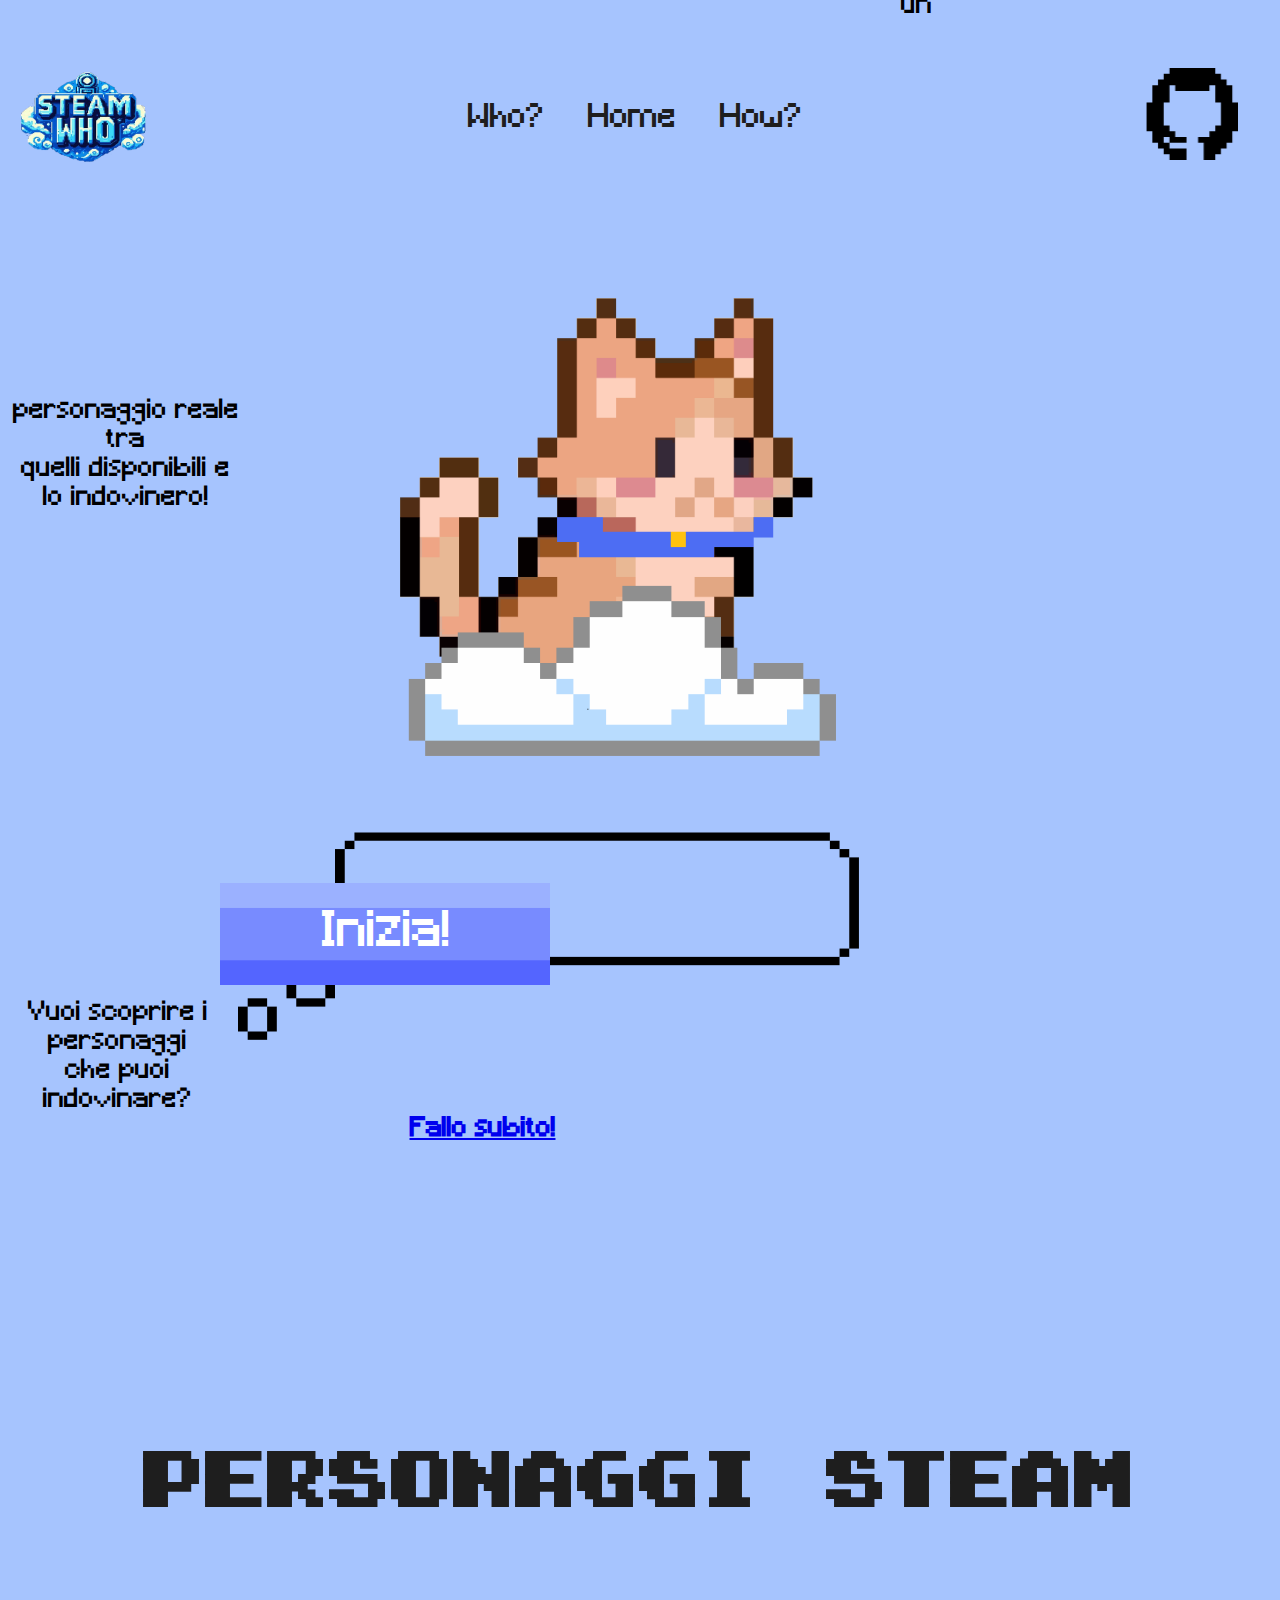
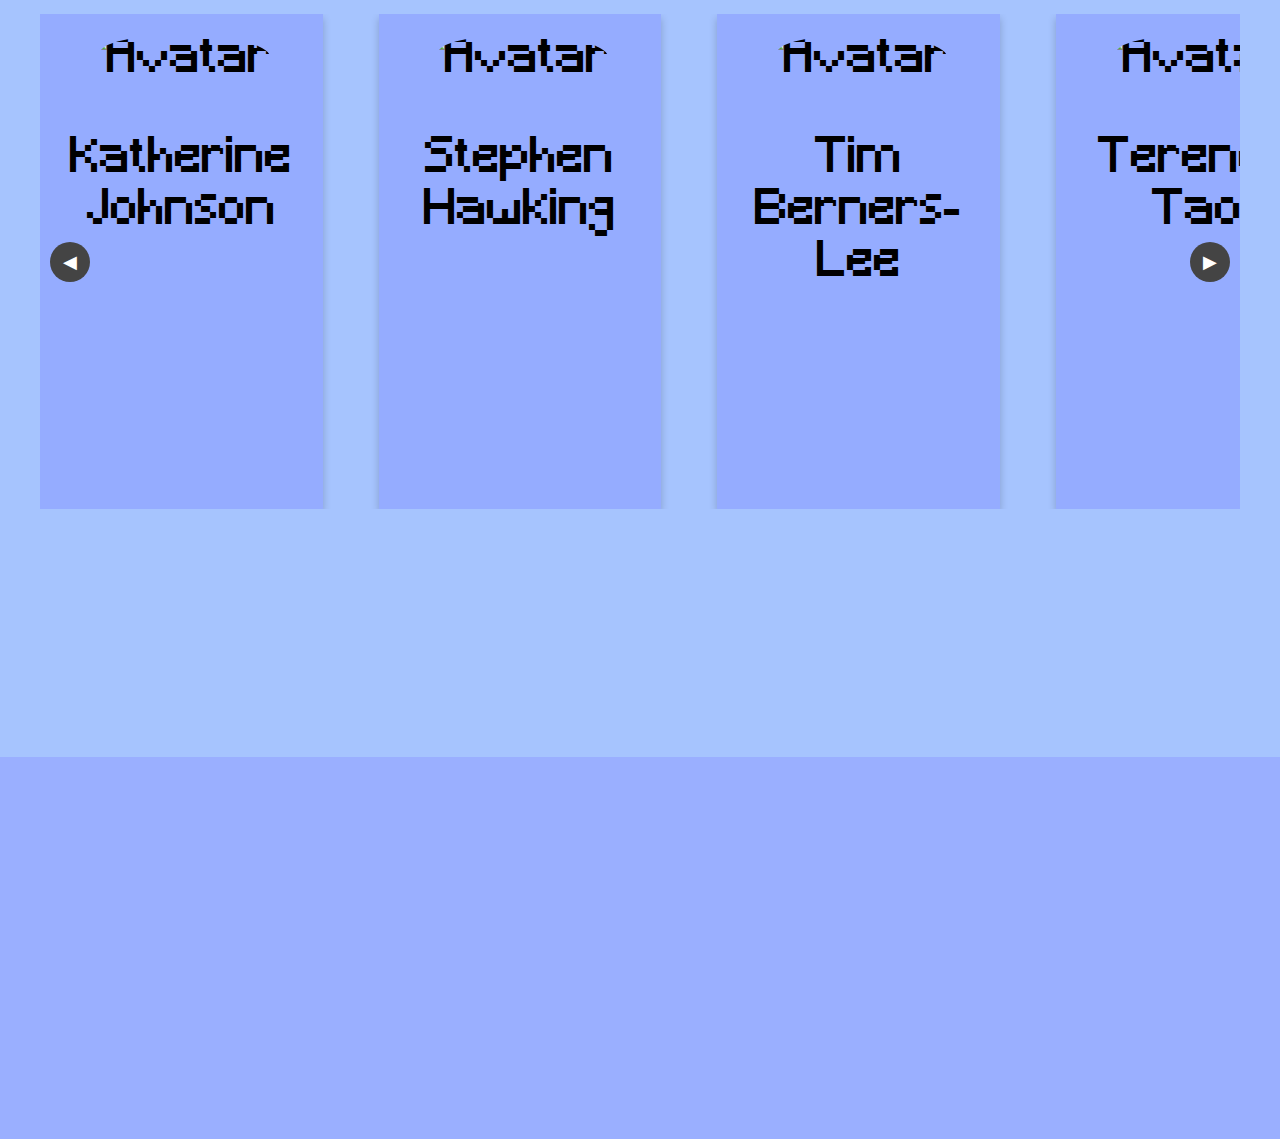
==== index.html @ 4886f34d "first commit" ====
<!DOCTYPE html>
<html lang="en">
  <head>
    <meta charset="UTF-8" />
    <meta name="viewport" content="width=device-width, initial-scale=1.0" />
    <title>SteamWho</title>
    <link rel="stylesheet" href="css/style.css" />
  </head>
  <body>
    <div class="navbar">
      <div class="logo">
        <img src="img/steamwhoicon.png" alt="Steam Who Logo" />
      </div>
      <a href="who.html">Who?</a>
      <a href="index.html">Home</a>
      <a href="how.html">How?</a>
      <div class="icon">
        <a href="https://github.com/adeleiitaliano">
          <img src="img/github.png" />
        </a>
      </div>
    </div>

    <img class="gatto" src="img/gatto.png" />
    <img class="dialog" src="img/dialog.png" />

    <p class="dialogtext">
      Ciao, sono katinator! <br />
      Pensa ad un personaggio reale tra <br />
      quelli disponibili e lo indovinero!
    </p>

    <button class="bottone-inizia">Inizia!</button>

    <p class="collegamentosteam">
      Vuoi scoprire i personaggi <br />
      che puoi indovinare? <br />
      <a href="#personaggi"><strong>Fallo subito!</strong></a>
    </p>
    <h1 class="personaggi-steam" id="personaggi">PERSONAGGI STEAM</h1>
    <center>
      <div class="carousel-container">
        <button class="carousel-button left" id="prevBtn">&#9664;</button>
        <div class="carousel">
          <div class="card">
            <img src="https://via.placeholder.com/100" alt="Avatar" />
            <p>Katherine Johnson</p>
          </div>
          <div class="card">
            <img src="https://via.placeholder.com/100" alt="Avatar" />
            <p>Stephen Hawking</p>
          </div>
          <div class="card">
            <img src="https://via.placeholder.com/100" alt="Avatar" />
            <p>Tim Berners-Lee</p>
          </div>
          <div class="card">
            <img src="https://via.placeholder.com/100" alt="Avatar" />
            <p>Terence Tao</p>
          </div>
          <div class="card">
            <img src="https://via.placeholder.com/100" alt="Avatar" />
            <p>Florence Nightingale</p>
          </div>
          <div class="card">
            <img src="https://via.placeholder.com/100" alt="Avatar" />
            <p>George Washington</p>
          </div>
          <div class="card">
            <img src="https://via.placeholder.com/100" alt="Avatar" />
            <p>Elon Musk</p>
          </div>
          <div class="card">
            <img src="https://via.placeholder.com/100" alt="Avatar" />
            <p>Frances Allen</p>
          </div>
          <div class="card">
            <img src="https://via.placeholder.com/100" alt="Avatar" />
            <p>Ada Lovelace</p>
          </div>
          <div class="card">
            <img src="https://via.placeholder.com/100" alt="Avatar" />
            <p>Alan Turing</p>
          </div>
          <div class="card">
            <img src="https://via.placeholder.com/100" alt="Avatar" />
            <p>Marie Curie</p>
          </div>
          <div class="card">
            <img src="https://via.placeholder.com/100" alt="Avatar" />
            <p>Leonardo da Vinci</p>
          </div>
          <div class="card">
            <img src="https://via.placeholder.com/100" alt="Avatar" />
            <p>Grace Hopper</p>
          </div>
          <div class="card">
            <img src="https://via.placeholder.com/100" alt="Avatar" />
            <p>Nikola Tesla</p>
          </div>
          <div class="card">
            <img src="https://via.placeholder.com/100" alt="Avatar" />
            <p>Hedy Lamarr</p>
          </div>
          <div class="card">
            <img src="https://via.placeholder.com/100" alt="Avatar" />
            <p>Rosalind Franklin</p>
          </div>
          <div class="card">
            <img src="https://via.placeholder.com/100" alt="Avatar" />
            <p>Carl Sagan</p>
          </div>
          <div class="card">
            <img src="https://via.placeholder.com/100" alt="Avatar" />
            <p>Alan Guth</p>
          </div>
          <div class="card">
            <img src="https://via.placeholder.com/100" alt="Avatar" />
            <p>Barbara McClintock</p>
          </div>
          <div class="card">
            <img src="https://via.placeholder.com/100" alt="Avatar" />
            <p>John von Neumann</p>
          </div>
        </div>
        <button class="carousel-button right" id="nextBtn">&#9654;</button>
      </div>
      <script src="/js/scripts.js"></script>
    </center>
    <footer></footer>
  </body>
</html>
---- css/style.css ----
body {
  margin: 0;
  padding: 0;
  background-color: #a6c4fe;
  font-family: minecraft;
}

@font-face {
  font-family: minecraft;
  src: url(/font/Minecraft.ttf);
}
@font-face {
  font-family: supermario;
  src: url(/font/Super\ Mario\ Bros.\ 2.ttf);
}
.navbar {
  display: flex;
  justify-content: center;
  align-items: center;
}
.navbar a {
  float: left;
  font-size: 32px;
  color: #1e1e1e;
  text-align: center;
  padding: 68px 22px;
  text-decoration: none;
}

.logo {
  float: left;
  margin-right: 300px;
}

.logo img {
  width: 125px;
  height: 92px;
}

.icon {
  float: right;
  margin-left: 300px;
}

.icon img {
  width: 92px;
  height: 92px;
}

.gatto {
  float: left;
  width: 436px;
  height: 458px;
  margin-top: 60px;
  margin-left: 400px;
}
.dialog {
  float: right;
  width: 645px;
  height: 271px;
  margin-top: 60px;
  margin-right: 400px;
}

.dialogtext {
  transform: translate(8px, -59%);
  text-align: center;
  font-size: 26px;
  margin-right: 300px;
}

.bottone-inizia {
  background-image: url(/img/button.png);
  width: 330px;
  height: 102px;
  background-size: cover;
  background-position: center;
  border: none;
  cursor: pointer;
  text-align: center;
  transform: translate(220px, -200%);
  color: white;
  font-family: minecraft;
  font-size: 48px;
}
.collegamentosteam {
  text-align: center;
  margin-top: -190px;
  margin-right: 315px;
  margin-bottom: 300px;
  font-size: 26px;
}

.personaggi-steam {
  font-family: supermario;
  text-align: center;
  margin-top: 175px;
  margin-bottom: 100px;
  font-size: 62px;
  color: #1e1e1e;
}

.carousel-container {
  position: relative;
  width: calc(100%);
  max-width: 1200px;
  overflow: hidden;
  margin: 0 auto;
}

.carousel {
  display: flex;
  transition: transform 0.3s ease-in-out;
  gap: 56px;
}

.card {
  width: 340px;
  height: 495px;
  flex: 0 0 calc((80% - 56px * 2) / 3);
  margin: 0;
  padding: 20px;
  background-color: #95acff;
  text-align: center;
  box-shadow: 0 4px 8px rgba(0, 0, 0, 0.2);
  box-sizing: border-box;
  position: relative;
  font-size: 48px;
}
.card img {
  width: 300px;
  border-radius: 50%;
  margin-bottom: -20px;
}

.carousel-button {
  position: absolute;
  top: 50%;
  transform: translateY(-50%);
  background-color: #444;
  color: white;
  border: none;
  padding: 10px;
  cursor: pointer;
  font-size: 18px;
  z-index: 1;
  width: 40px;
  height: 40px;
  display: flex;
  justify-content: center;
  align-items: center;
  border-radius: 50%;
}

.carousel-button.left {
  left: 10px;
}

.carousel-button.right {
  right: 10px;
}

.carousel-button:hover {
  background-color: #333;
}

footer {
  width: 100%;
  height: 382px;
  background-color: #9aafff;
  color: white;
  display: flex;
  justify-content: center;
  align-items: center;
  text-align: center;
  margin-top: 248px;
}
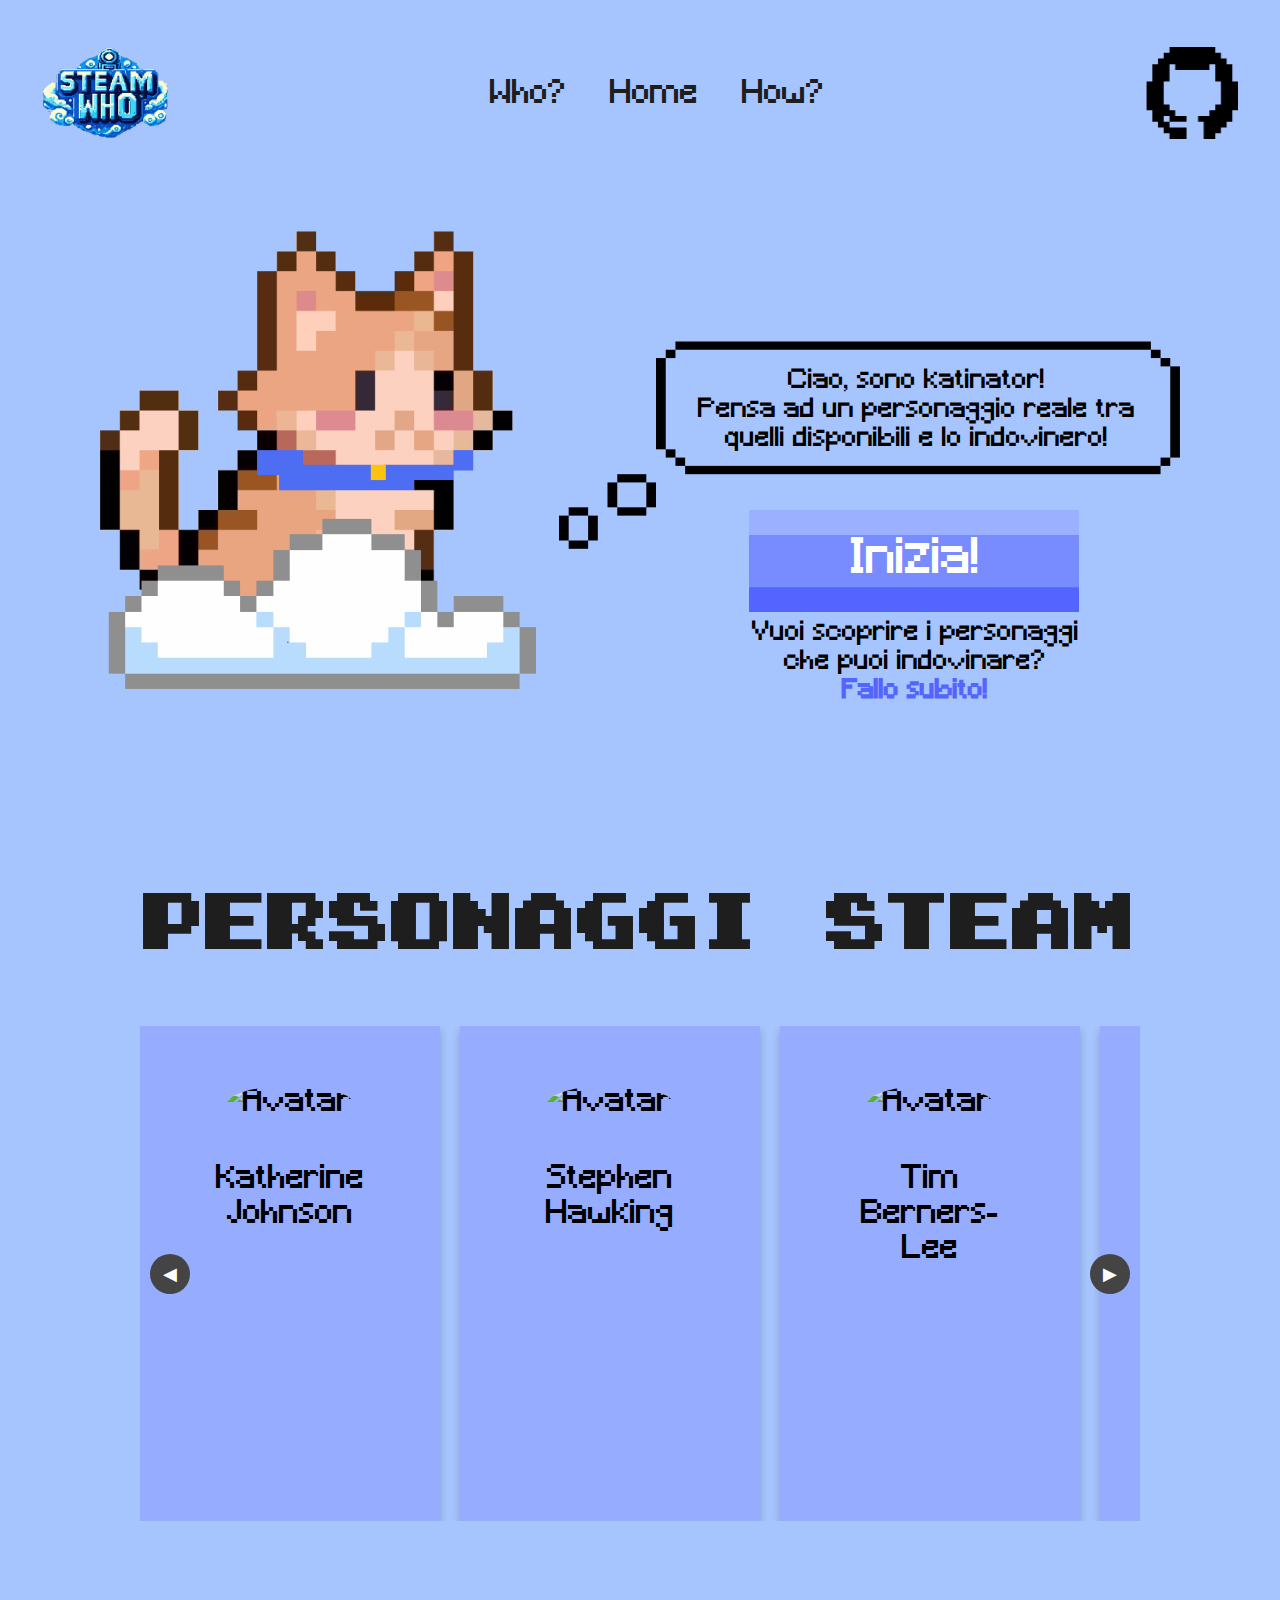
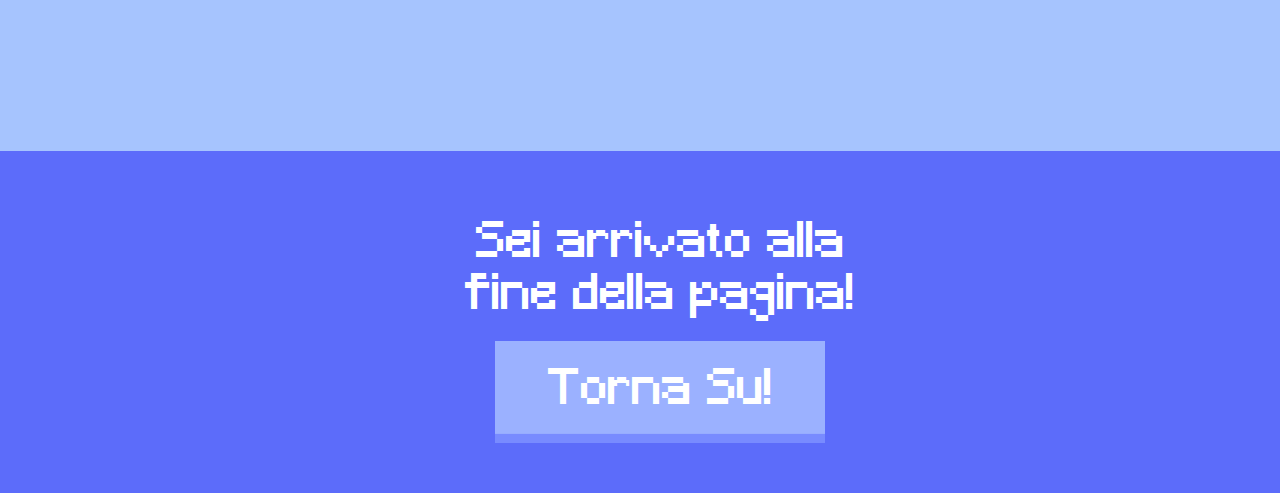
==== commit 52a11d19: "implement the missing elements in the main page" ====
--- a/index.html
+++ b/index.html
@@ -15,27 +15,29 @@
       <a href="index.html">Home</a>
       <a href="how.html">How?</a>
       <div class="icon">
-        <a href="https://github.com/adeleiitaliano">
-          <img src="img/github.png" />
-        </a>
+        <img src="img/github.png" />
       </div>
     </div>
 
-    <img class="gatto" src="img/gatto.png" />
-    <img class="dialog" src="img/dialog.png" />
-
-    <p class="dialogtext">
-      Ciao, sono katinator! <br />
-      Pensa ad un personaggio reale tra <br />
-      quelli disponibili e lo indovinero!
-    </p>
-
-    <button class="bottone-inizia">Inizia!</button>
+    <div class="container">
+      <img class="gatto" src="img/gatto.png" />
+      <div class="dialog-container">
+        <img class="dialog" src="img/dialog.png" />
+        <p class="dialogtext">
+          Ciao, sono katinator! <br />
+          Pensa ad un personaggio reale tra <br />
+          quelli disponibili e lo indovinero!
+        </p>
+        <button class="bottone-inizia">Inizia!</button>
+      </div>
+    </div>
 
     <p class="collegamentosteam">
       Vuoi scoprire i personaggi <br />
       che puoi indovinare? <br />
-      <a href="#personaggi"><strong>Fallo subito!</strong></a>
+      <a href="#personaggi" class="custom-link"
+        ><strong>Fallo subito!</strong></a
+      >
     </p>
     <h1 class="personaggi-steam" id="personaggi">PERSONAGGI STEAM</h1>
     <center>
@@ -127,6 +129,14 @@
       </div>
       <script src="/js/scripts.js"></script>
     </center>
-    <footer></footer>
+    <footer>
+      <div class="footer-container">
+        <p class="footer-text">
+          Sei arrivato alla <br />
+          fine della pagina!
+        </p>
+      </div>
+      <button class="footer-button">Torna Su!</button>
+    </footer>
   </body>
 </html>
--- a/css/style.css
+++ b/css/style.css
@@ -5,6 +5,19 @@
   font-family: minecraft;
 }
 
+@keyframes float {
+  from {
+    transform: translateY(0);
+  }
+
+  50% {
+    transform: translateY(-20px);
+  }
+
+  to {
+    transform: translateY(0);
+  }
+}
 @font-face {
   font-family: minecraft;
   src: url(/font/Minecraft.ttf);
@@ -13,13 +26,15 @@
   font-family: supermario;
   src: url(/font/Super\ Mario\ Bros.\ 2.ttf);
 }
+
 .navbar {
   display: flex;
   justify-content: center;
   align-items: center;
-}
+  padding: 10px;
+}
+
 .navbar a {
-  float: left;
   font-size: 32px;
   color: #1e1e1e;
   text-align: center;
@@ -28,7 +43,6 @@
 }
 
 .logo {
-  float: left;
   margin-right: 300px;
 }
 
@@ -38,7 +52,6 @@
 }
 
 .icon {
-  float: right;
   margin-left: 300px;
 }
 
@@ -47,90 +60,134 @@
   height: 92px;
 }
 
+.container {
+  display: flex;
+  flex-wrap: wrap;
+  justify-content: center;
+  align-items: center;
+  margin-top: 20px;
+}
+
 .gatto {
-  float: left;
-  width: 436px;
-  height: 458px;
-  margin-top: 60px;
-  margin-left: 400px;
-}
-.dialog {
-  float: right;
+  width: 80%;
+  max-width: 436px;
+  height: auto;
+  margin: 20px;
+  animation: float 2s ease-in-out infinite;
+}
+
+.dialog-container {
   width: 645px;
   height: 271px;
-  margin-top: 60px;
-  margin-right: 400px;
+  position: relative;
+}
+
+.dialog {
+  width: 100%;
+  height: 100%;
 }
 
 .dialogtext {
-  transform: translate(8px, -59%);
+  position: absolute;
+  top: 22%;
+  left: 56%;
+  transform: translate(-50%, -50%);
   text-align: center;
   font-size: 26px;
-  margin-right: 300px;
+  width: 80%;
+}
+
+.button-container {
+  text-align: center;
+  margin: 20px;
 }
 
 .bottone-inizia {
   background-image: url(/img/button.png);
-  width: 330px;
+  width: 80%;
+  max-width: 330px;
   height: 102px;
   background-size: cover;
   background-position: center;
   border: none;
   cursor: pointer;
   text-align: center;
-  transform: translate(220px, -200%);
   color: white;
   font-family: minecraft;
   font-size: 48px;
-}
+  display: block;
+  margin-top: 20%;
+  margin-left: 30%;
+  transform: translateY(-220px);
+}
+
 .collegamentosteam {
   text-align: center;
-  margin-top: -190px;
-  margin-right: 315px;
-  margin-bottom: 300px;
   font-size: 26px;
+  margin: 20px auto;
+  margin-left: 550px;
+  transform: translateY(-110px);
 }
 
 .personaggi-steam {
   font-family: supermario;
   text-align: center;
-  margin-top: 175px;
-  margin-bottom: 100px;
   font-size: 62px;
   color: #1e1e1e;
+  margin: 70px 0;
+}
+
+.custom-link {
+  color: #5465ff;
+  text-decoration: none;
+}
+
+.custom-link:hover {
+  color: #5465ff;
+}
+
+.custom-link:active {
+  color: #5465ff;
+}
+
+.custom-link:visited {
+  color: #5465ff;
 }
 
 .carousel-container {
   position: relative;
-  width: calc(100%);
-  max-width: 1200px;
+  width: 100%;
+  max-width: 1000px;
   overflow: hidden;
+  margin: 20px auto;
+}
+
+.carousel {
+  display: flex;
+  transition: transform 0.3s ease-in-out;
+  gap: 20px;
+}
+
+.card {
+  width: 30%;
+  min-width: 200px;
+  min-height: 495px;
+  height: auto;
+  flex: 0 0 auto;
   margin: 0 auto;
-}
-
-.carousel {
-  display: flex;
-  transition: transform 0.3s ease-in-out;
-  gap: 56px;
-}
-
-.card {
-  width: 340px;
-  height: 495px;
-  flex: 0 0 calc((80% - 56px * 2) / 3);
-  margin: 0;
-  padding: 20px;
+  padding: 60px;
   background-color: #95acff;
   text-align: center;
   box-shadow: 0 4px 8px rgba(0, 0, 0, 0.2);
   box-sizing: border-box;
-  position: relative;
-  font-size: 48px;
-}
+  font-size: 32px;
+}
+
 .card img {
-  width: 300px;
+  width: 200px;
+  height: auto;
   border-radius: 50%;
-  margin-bottom: -20px;
+  margin-bottom: 10px;
 }
 
 .carousel-button {
@@ -165,13 +222,110 @@
 }
 
 footer {
+  background-color: #5c6cfa;
+  color: #fff;
+  padding: 20px;
+  text-align: center;
+  margin-top: 230px;
+  bottom: 0;
   width: 100%;
-  height: 382px;
-  background-color: #9aafff;
-  color: white;
-  display: flex;
-  justify-content: center;
+}
+
+.footer-container {
+  display: flex;
+  justify-content: center; /* Added this line */
   align-items: center;
-  text-align: center;
-  margin-top: 248px;
-}
+}
+
+.footer-text {
+  font-size: 48px;
+  text-align: center;
+}
+
+.footer-button {
+  font-size: 48px;
+  font-family: minecraft;
+  background-image: url(/img/button.png);
+  color: #fff;
+  border: none;
+  min-width: 330px;
+  height: 102px;
+  transform: translateY(-30px);
+}
+
+@media (max-width: 1200px) {
+  .navbar {
+    justify-content: space-around;
+    flex-wrap: wrap;
+  }
+  .logo {
+    margin-right: 0;
+  }
+  .icon {
+    margin-left: 0;
+  }
+  .navbar a {
+    font-size: 28px;
+    padding: 34px 11px;
+  }
+  .dialogtext {
+    font-size: 22px;
+  }
+  .bottone-inizia {
+    font-size: 36px;
+  }
+  .collegamentosteam {
+    font-size: 20px;
+  }
+  .personaggi-steam {
+    font-size: 48px;
+  }
+  .card {
+    font-size: 24px;
+  }
+  .fine-pagina {
+    font-size: 36px;
+  }
+  .torna-su {
+    font-size: 36px;
+  }
+}
+
+@media (max-width: 768px) {
+  .navbar {
+    justify-content: space-around;
+    flex-wrap: wrap;
+  }
+  .logo {
+    margin-right: 0;
+  }
+  .icon {
+    margin-left: 0;
+  }
+  .navbar a {
+    font-size: 24px;
+    padding: 34px 11px;
+  }
+  .dialogtext {
+    font-size: 18px;
+  }
+  .bottone-inizia {
+    font-size: 24px;
+    margin: 0 auto;
+  }
+  .collegamentosteam {
+    font-size: 18px;
+  }
+  .personaggi-steam {
+    font-size: 36px;
+  }
+  .card {
+    font-size: 18px;
+  }
+  .fine-pagina {
+    font-size: 24px;
+  }
+  .torna-su {
+    font-size: 24px;
+  }
+}
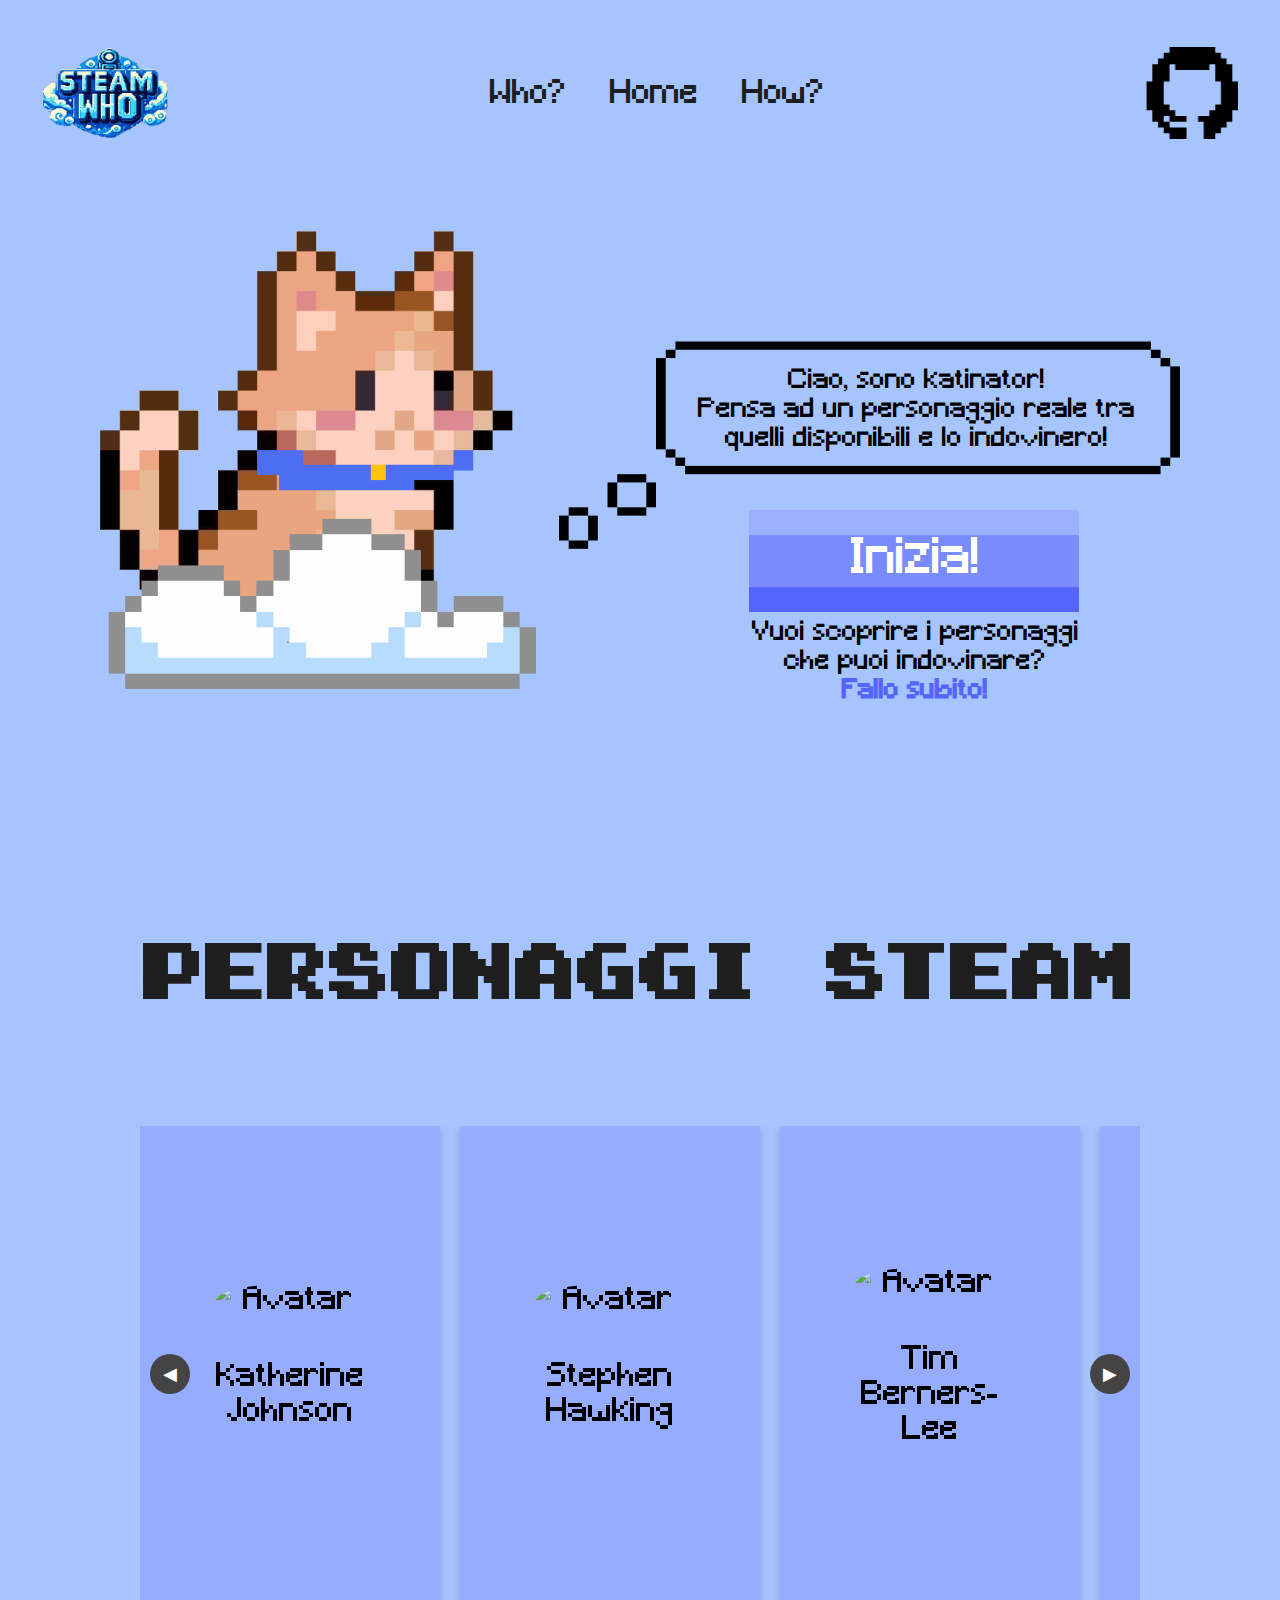
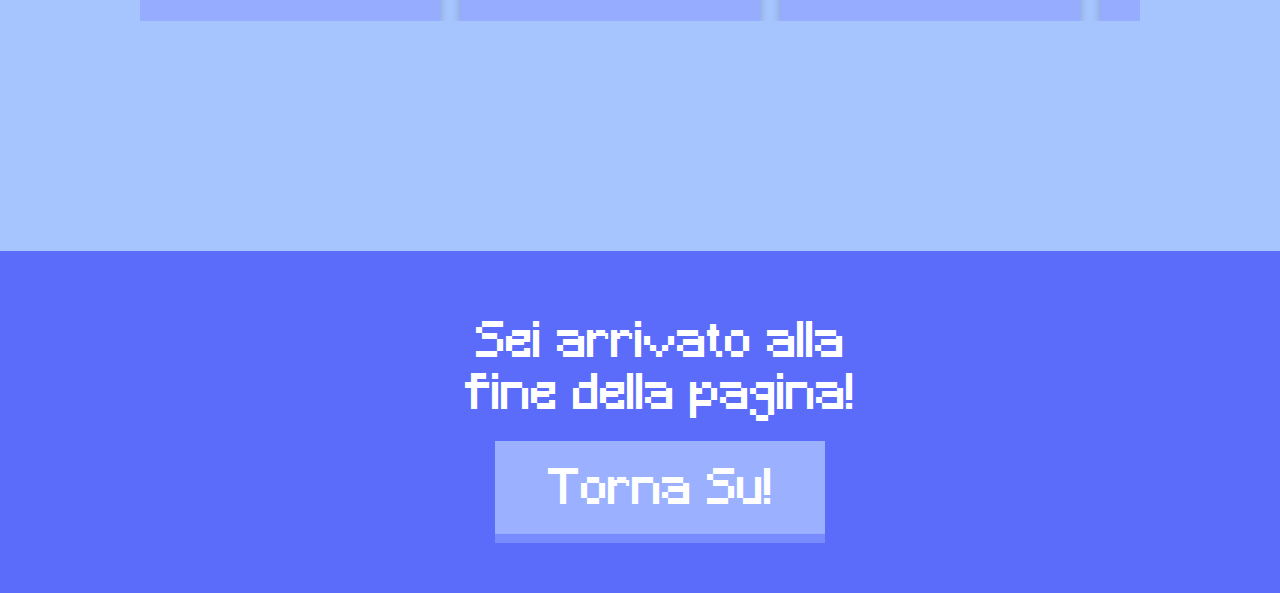
==== commit d1722577: "some adjustments" ====
--- a/index.html
+++ b/index.html
@@ -45,90 +45,222 @@
         <button class="carousel-button left" id="prevBtn">&#9664;</button>
         <div class="carousel">
           <div class="card">
-            <img src="https://via.placeholder.com/100" alt="Avatar" />
-            <p>Katherine Johnson</p>
-          </div>
-          <div class="card">
-            <img src="https://via.placeholder.com/100" alt="Avatar" />
-            <p>Stephen Hawking</p>
-          </div>
-          <div class="card">
-            <img src="https://via.placeholder.com/100" alt="Avatar" />
-            <p>Tim Berners-Lee</p>
-          </div>
-          <div class="card">
-            <img src="https://via.placeholder.com/100" alt="Avatar" />
-            <p>Terence Tao</p>
-          </div>
-          <div class="card">
-            <img src="https://via.placeholder.com/100" alt="Avatar" />
-            <p>Florence Nightingale</p>
-          </div>
-          <div class="card">
-            <img src="https://via.placeholder.com/100" alt="Avatar" />
-            <p>George Washington</p>
-          </div>
-          <div class="card">
-            <img src="https://via.placeholder.com/100" alt="Avatar" />
-            <p>Elon Musk</p>
-          </div>
-          <div class="card">
-            <img src="https://via.placeholder.com/100" alt="Avatar" />
-            <p>Frances Allen</p>
-          </div>
-          <div class="card">
-            <img src="https://via.placeholder.com/100" alt="Avatar" />
-            <p>Ada Lovelace</p>
-          </div>
-          <div class="card">
-            <img src="https://via.placeholder.com/100" alt="Avatar" />
-            <p>Alan Turing</p>
-          </div>
-          <div class="card">
-            <img src="https://via.placeholder.com/100" alt="Avatar" />
-            <p>Marie Curie</p>
-          </div>
-          <div class="card">
-            <img src="https://via.placeholder.com/100" alt="Avatar" />
-            <p>Leonardo da Vinci</p>
-          </div>
-          <div class="card">
-            <img src="https://via.placeholder.com/100" alt="Avatar" />
-            <p>Grace Hopper</p>
-          </div>
-          <div class="card">
-            <img src="https://via.placeholder.com/100" alt="Avatar" />
-            <p>Nikola Tesla</p>
-          </div>
-          <div class="card">
-            <img src="https://via.placeholder.com/100" alt="Avatar" />
-            <p>Hedy Lamarr</p>
-          </div>
-          <div class="card">
-            <img src="https://via.placeholder.com/100" alt="Avatar" />
-            <p>Rosalind Franklin</p>
-          </div>
-          <div class="card">
-            <img src="https://via.placeholder.com/100" alt="Avatar" />
-            <p>Carl Sagan</p>
-          </div>
-          <div class="card">
-            <img src="https://via.placeholder.com/100" alt="Avatar" />
-            <p>Alan Guth</p>
-          </div>
-          <div class="card">
-            <img src="https://via.placeholder.com/100" alt="Avatar" />
-            <p>Barbara McClintock</p>
-          </div>
-          <div class="card">
-            <img src="https://via.placeholder.com/100" alt="Avatar" />
-            <p>John von Neumann</p>
+            <div class="card-inner">
+              <div class="card-front">
+                <img src="https://via.placeholder.com/100" alt="Avatar" />
+                <p>Katherine Johnson</p>
+              </div>
+              <div class="card-back">
+                <p>Informazioni su Katherine Johnson...</p>
+              </div>
+            </div>
+          </div>
+          <div class="card">
+            <div class="card-inner">
+              <div class="card-front">
+                <img src="https://via.placeholder.com/100" alt="Avatar" />
+                <p>Stephen Hawking</p>
+              </div>
+              <div class="card-back">
+                <p>Informazioni su Stephen Hawking...</p>
+              </div>
+            </div>
+          </div>
+          <div class="card">
+            <div class="card-inner">
+              <div class="card-front">
+                <img src="https://via.placeholder.com/100" alt="Avatar" />
+                <p>Tim Berners-Lee</p>
+              </div>
+              <div class="card-back">
+                <p>Informazioni su Tim Berners-Lee...</p>
+              </div>
+            </div>
+          </div>
+          <div class="card">
+            <div class="card-inner">
+              <div class="card-front">
+                <img src="https://via.placeholder.com/100" alt="Avatar" />
+                <p>Terence Tao</p>
+              </div>
+              <div class="card-back">
+                <p>Informazioni su Terence Tao...</p>
+              </div>
+            </div>
+          </div>
+          <div class="card">
+            <div class="card-inner">
+              <div class="card-front">
+                <img src="https://via.placeholder.com/100" alt="Avatar" />
+                <p>Florence Nightingale</p>
+              </div>
+              <div class="card-back">
+                <p>Informazioni su Florence Nightingale...</p>
+              </div>
+            </div>
+          </div>
+          <div class="card">
+            <div class="card-inner">
+              <div class="card-front">
+                <img src="https://via.placeholder.com/100" alt="Avatar" />
+                <p>George Washington</p>
+              </div>
+              <div class="card-back">
+                <p>Informazioni su George Washington...</p>
+              </div>
+            </div>
+          </div>
+          <div class="card">
+            <div class="card-inner">
+              <div class="card-front">
+                <img src="https://via.placeholder.com/100" alt="Avatar" />
+                <p>
+                  Elon <br />
+                  Musk
+                </p>
+              </div>
+              <div class="card-back">
+                <p>Informazioni su Elon Musk...</p>
+              </div>
+            </div>
+          </div>
+          <div class="card">
+            <div class="card-inner">
+              <div class="card-front">
+                <img src="https://via.placeholder.com/100" alt="Avatar" />
+                <p>Frances Allen</p>
+              </div>
+              <div class="card-back">
+                <p>Informazioni su Frances Allen...</p>
+              </div>
+            </div>
+          </div>
+          <div class="card">
+            <div class="card-inner">
+              <div class="card-front">
+                <img src="https://via.placeholder.com/100" alt="Avatar" />
+                <p>Ada Lovelace</p>
+              </div>
+              <div class="card-back">
+                <p>Informazioni su Ada Lovelace...</p>
+              </div>
+            </div>
+          </div>
+          <div class="card">
+            <div class="card-inner">
+              <div class="card-front">
+                <img src="https://via.placeholder.com/100" alt="Avatar" />
+                <p>Alan <br />Turing</p>
+              </div>
+              <div class="card-back">
+                <p>Informazioni su Alan Turing...</p>
+              </div>
+            </div>
+          </div>
+          <div class="card">
+            <div class="card-inner">
+              <div class="card-front">
+                <img src="https://via.placeholder.com/100" alt="Avatar" />
+                <p>Marie <br />Curie</p>
+              </div>
+              <div class="card-back">
+                <p>Informazioni su Marie Curie...</p>
+              </div>
+            </div>
+          </div>
+          <div class="card">
+            <div class="card-inner">
+              <div class="card-front">
+                <img src="https://via.placeholder.com/100" alt="Avatar" />
+                <p>Leonardo da Vinci</p>
+              </div>
+              <div class="card-back">
+                <p>Informazioni su Leonardo da Vinci...</p>
+              </div>
+            </div>
+          </div>
+          <div class="card">
+            <div class="card-inner">
+              <div class="card-front">
+                <img src="https://via.placeholder.com/100" alt="Avatar" />
+                <p>Grace Hopper</p>
+              </div>
+              <div class="card-back">
+                <p>Informazioni su Grace Hopper...</p>
+              </div>
+            </div>
+          </div>
+          <div class="card">
+            <div class="card-inner">
+              <div class="card-front">
+                <img src="https://via.placeholder.com/100" alt="Avatar" />
+                <p>Nikola Tesla</p>
+              </div>
+              <div class="card-back">
+                <p>Informazioni su Nikola Tesla...</p>
+              </div>
+            </div>
+          </div>
+          <div class="card">
+            <div class="card-inner">
+              <div class="card-front">
+                <img src="https://via.placeholder.com/100" alt="Avatar" />
+                <p>Hedy Lamarr</p>
+              </div>
+              <div class="card-back">
+                <p>Informazioni su Hedy Lamarr...</p>
+              </div>
+            </div>
+          </div>
+          <div class="card">
+            <div class="card-inner">
+              <div class="card-front">
+                <img src="https://via.placeholder.com/100" alt="Avatar" />
+                <p>Rosalind Franklin</p>
+              </div>
+              <div class="card-back">
+                <p>Informazioni su Rosalind Franklin...</p>
+              </div>
+            </div>
+          </div>
+          <div class="card">
+            <div class="card-inner">
+              <div class="card-front">
+                <img src="https://via.placeholder.com/100" alt="Avatar" />
+                <p>Carl <br />Sagan</p>
+              </div>
+              <div class="card-back">
+                <p>Informazioni su Carl Sagan...</p>
+              </div>
+            </div>
+          </div>
+          <div class="card">
+            <div class="card-inner">
+              <div class="card-front">
+                <img src="https://via.placeholder.com/100" alt="Avatar" />
+                <p>Alan <br />Guth</p>
+              </div>
+              <div class="card-back">
+                <p>Informazioni su Alan Guth...</p>
+              </div>
+            </div>
+          </div>
+          <div class="card">
+            <div class="card-inner">
+              <div class="card-front">
+                <img src="https://via.placeholder.com/100" alt="Avatar" />
+                <p>Margaret Hamilton</p>
+              </div>
+              <div class="card-back">
+                <p>Informazioni su Margaret Hamilton...</p>
+              </div>
+            </div>
           </div>
         </div>
         <button class="carousel-button right" id="nextBtn">&#9654;</button>
       </div>
-      <script src="/js/scripts.js"></script>
     </center>
+    <script src="js/scripts.js"></script>
     <footer>
       <div class="footer-container">
         <p class="footer-text">
@@ -136,7 +268,7 @@
           fine della pagina!
         </p>
       </div>
-      <button class="footer-button">Torna Su!</button>
+      <button class="footer-button" id="scrollToTopBtn">Torna Su!</button>
     </footer>
   </body>
 </html>
--- a/css/style.css
+++ b/css/style.css
@@ -134,7 +134,7 @@
   text-align: center;
   font-size: 62px;
   color: #1e1e1e;
-  margin: 70px 0;
+  margin: 120px 0;
 }
 
 .custom-link {
@@ -168,7 +168,39 @@
   gap: 20px;
 }
 
+.card-inner {
+  position: relative;
+  width: 100%;
+  height: 100%;
+  transition: transform 0.6s;
+  transform-style: preserve-3d;
+  cursor: pointer;
+}
+
+.card-inner.is-flipped {
+  transform: rotateY(180deg);
+}
+
+.card-front,
+.card-back {
+  position: absolute;
+  width: 100%;
+  height: 100%;
+  backface-visibility: hidden;
+  display: flex;
+  justify-content: center;
+  align-items: center;
+  flex-direction: column;
+}
+
+.card-back {
+  transform: rotateY(180deg);
+  background-color: #95acff;
+  color: #1e1e1e;
+}
+
 .card {
+  perspective: 1000px;
   width: 30%;
   min-width: 200px;
   min-height: 495px;
@@ -184,8 +216,7 @@
 }
 
 .card img {
-  width: 200px;
-  height: auto;
+  width: 150px;
   border-radius: 50%;
   margin-bottom: 10px;
 }
@@ -233,7 +264,7 @@
 
 .footer-container {
   display: flex;
-  justify-content: center; /* Added this line */
+  justify-content: center;
   align-items: center;
 }
 
@@ -251,6 +282,7 @@
   min-width: 330px;
   height: 102px;
   transform: translateY(-30px);
+  z-index: 2;
 }
 
 @media (max-width: 1200px) {
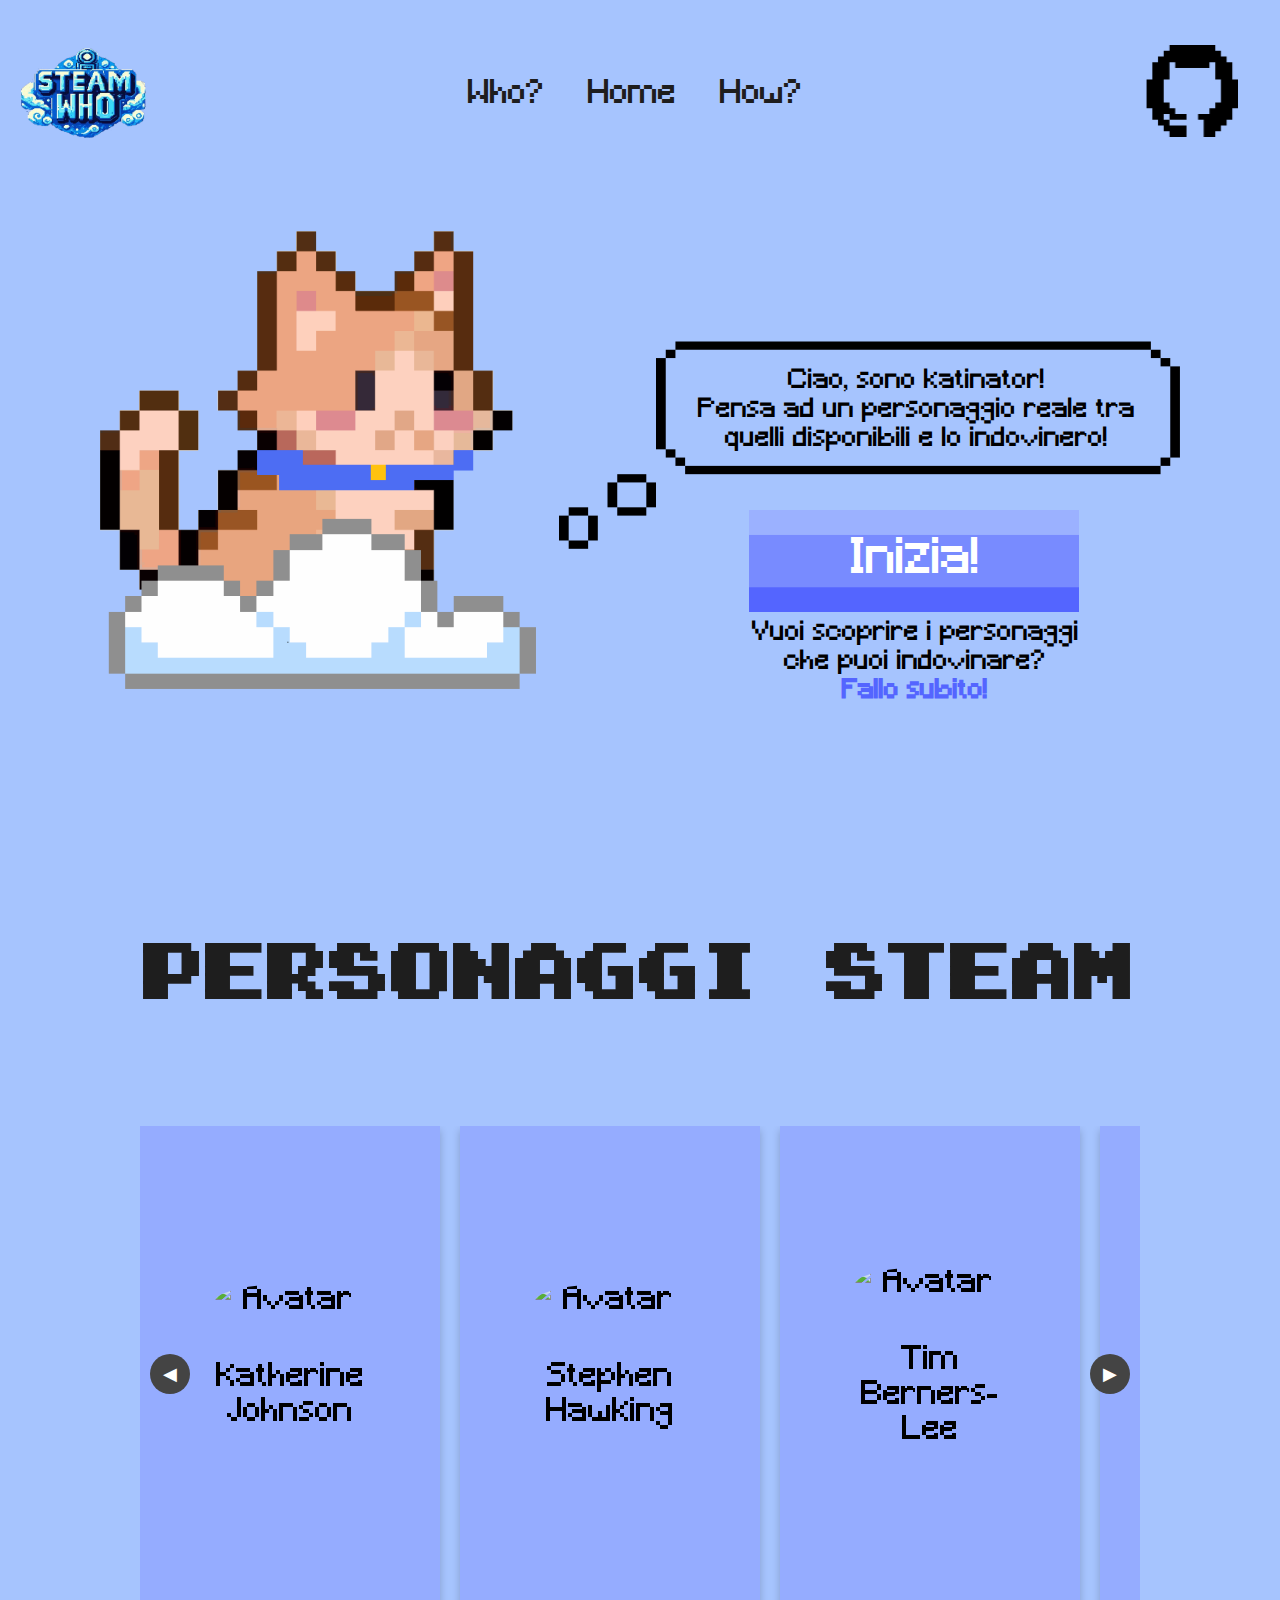
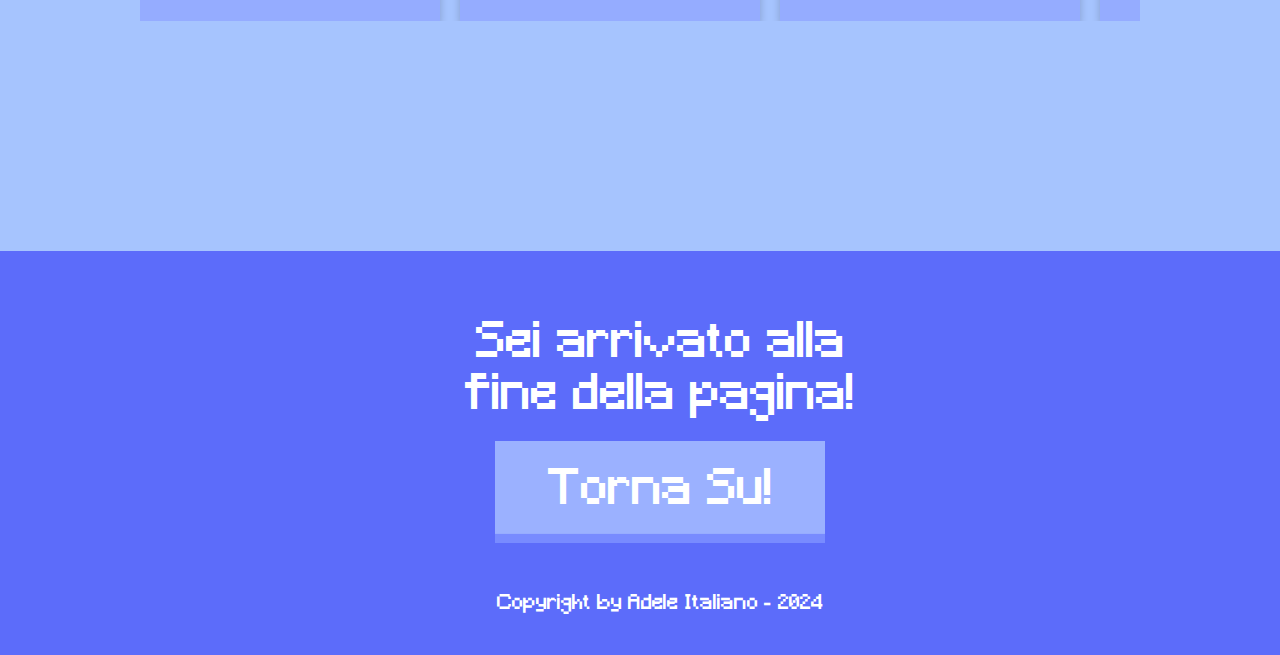
==== commit b07ee8d2: "fixed some things" ====
--- a/index.html
+++ b/index.html
@@ -14,8 +14,11 @@
       <a href="who.html">Who?</a>
       <a href="index.html">Home</a>
       <a href="how.html">How?</a>
+
       <div class="icon">
-        <img src="img/github.png" />
+        <a href="https://github.com/adeleiitaliano">
+          <img src="img/github.png" />
+        </a>
       </div>
     </div>
 
@@ -268,7 +271,22 @@
           fine della pagina!
         </p>
       </div>
-      <button class="footer-button" id="scrollToTopBtn">Torna Su!</button>
+      <button class="footer-button" id="backToTopBtn">Torna Su!</button>
+      <script defer>
+        const backToTopBtn = document.getElementById("backToTopBtn");
+
+        window.addEventListener("scroll", function () {
+          const scrollY = window.scrollY || document.documentElement.scrollTop;
+        });
+
+        backToTopBtn.addEventListener("click", function () {
+          window.scrollTo({
+            top: 0,
+            behavior: "smooth",
+          });
+        });
+      </script>
+      <p class="copyright">Copyright by Adele Italiano - 2024</p>
     </footer>
   </body>
 </html>
--- a/css/style.css
+++ b/css/style.css
@@ -25,6 +25,83 @@
 @font-face {
   font-family: supermario;
   src: url(/font/Super\ Mario\ Bros.\ 2.ttf);
+}
+
+@media (max-width: 1200px) {
+  .navbar {
+    justify-content: space-around;
+    flex-wrap: wrap;
+  }
+  .logo {
+    margin-right: 0;
+  }
+  .icon {
+    margin-left: 0;
+  }
+  .navbar a {
+    font-size: 28px;
+    padding: 34px 11px;
+  }
+  .dialogtext {
+    font-size: 22px;
+  }
+  .bottone-inizia {
+    font-size: 36px;
+  }
+  .collegamentosteam {
+    font-size: 20px;
+  }
+  .personaggi-steam {
+    font-size: 48px;
+  }
+  .card {
+    font-size: 24px;
+  }
+  .fine-pagina {
+    font-size: 36px;
+  }
+  .torna-su {
+    font-size: 36px;
+  }
+}
+
+@media (max-width: 768px) {
+  .navbar {
+    justify-content: space-around;
+    flex-wrap: wrap;
+  }
+  .logo {
+    margin-right: 0;
+  }
+  .icon {
+    margin-left: 0;
+  }
+  .navbar a {
+    font-size: 24px;
+    padding: 34px 11px;
+  }
+  .dialogtext {
+    font-size: 18px;
+  }
+  .bottone-inizia {
+    font-size: 24px;
+    margin: 0 auto;
+  }
+  .collegamentosteam {
+    font-size: 18px;
+  }
+  .personaggi-steam {
+    font-size: 36px;
+  }
+  .card {
+    font-size: 18px;
+  }
+  .fine-pagina {
+    font-size: 24px;
+  }
+  .torna-su {
+    font-size: 24px;
+  }
 }
 
 .navbar {
@@ -283,81 +360,10 @@
   height: 102px;
   transform: translateY(-30px);
   z-index: 2;
-}
-
-@media (max-width: 1200px) {
-  .navbar {
-    justify-content: space-around;
-    flex-wrap: wrap;
-  }
-  .logo {
-    margin-right: 0;
-  }
-  .icon {
-    margin-left: 0;
-  }
-  .navbar a {
-    font-size: 28px;
-    padding: 34px 11px;
-  }
-  .dialogtext {
-    font-size: 22px;
-  }
-  .bottone-inizia {
-    font-size: 36px;
-  }
-  .collegamentosteam {
-    font-size: 20px;
-  }
-  .personaggi-steam {
-    font-size: 48px;
-  }
-  .card {
-    font-size: 24px;
-  }
-  .fine-pagina {
-    font-size: 36px;
-  }
-  .torna-su {
-    font-size: 36px;
-  }
-}
-
-@media (max-width: 768px) {
-  .navbar {
-    justify-content: space-around;
-    flex-wrap: wrap;
-  }
-  .logo {
-    margin-right: 0;
-  }
-  .icon {
-    margin-left: 0;
-  }
-  .navbar a {
-    font-size: 24px;
-    padding: 34px 11px;
-  }
-  .dialogtext {
-    font-size: 18px;
-  }
-  .bottone-inizia {
-    font-size: 24px;
-    margin: 0 auto;
-  }
-  .collegamentosteam {
-    font-size: 18px;
-  }
-  .personaggi-steam {
-    font-size: 36px;
-  }
-  .card {
-    font-size: 18px;
-  }
-  .fine-pagina {
-    font-size: 24px;
-  }
-  .torna-su {
-    font-size: 24px;
-  }
-}
+  cursor: pointer;
+}
+
+.copyright {
+  font-family: minecraft;
+  font-size: 20px;
+}
